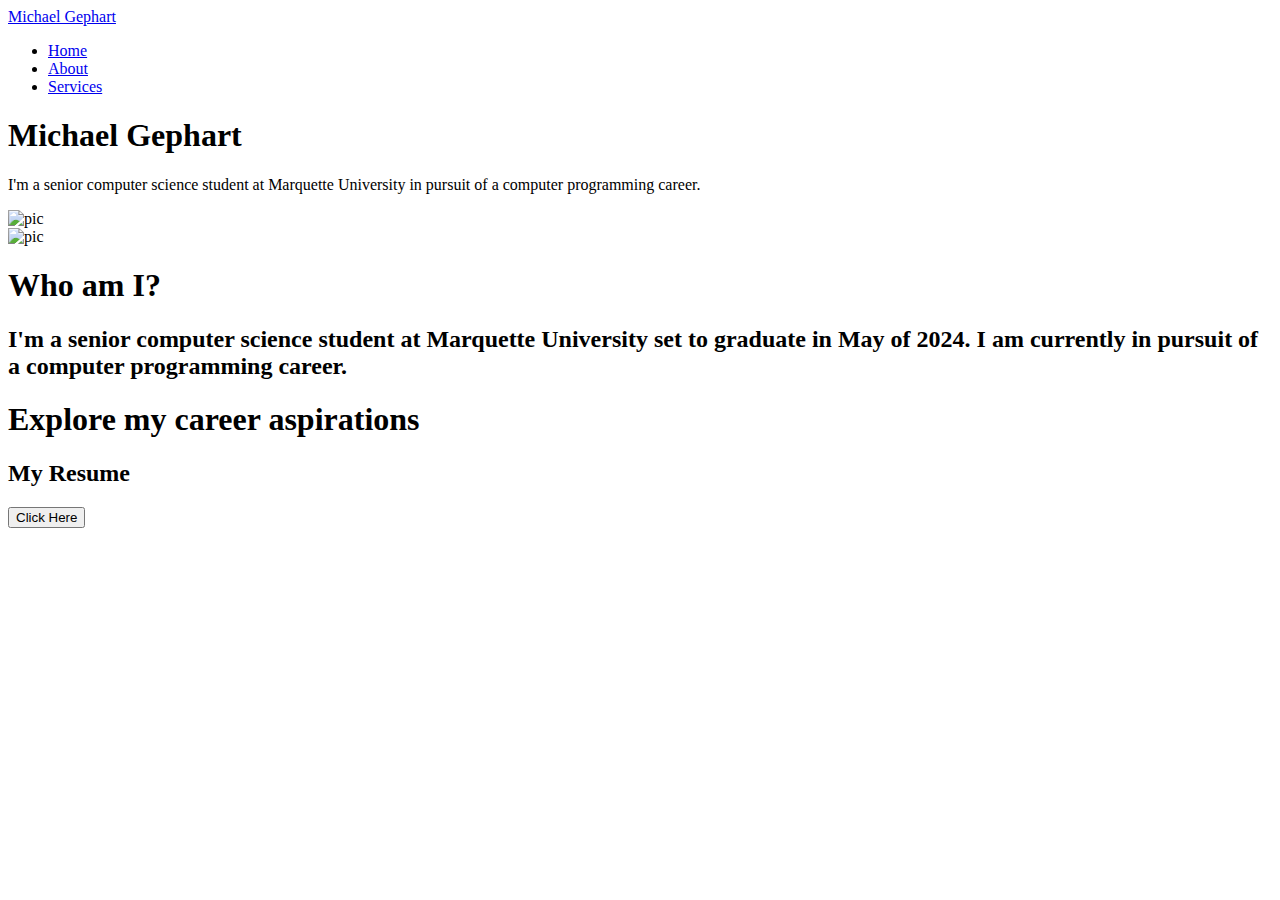
==== index.html @ 140db3bd "Create index.html" ====
<!DOCTYPE html>
<html lang="en">
<head>
    <meta charset="UTF-8">
    <meta name="viewport" content="width=device-width, initial-scale=1">
    <title>Michael Website</title>
    <link rel="stylesheet" href="styles.css">
</head>
<body>
    <!-- Navbar Section -->
    <nav class="navbar">
        <div class="navbar__container">
            <a href="#home" id="navbar__logo">Michael Gephart</a>
            <div class="navbar__toggle" id="mobile-menu">
                <span class="bar"></span>
                <span class="bar"></span>
                <span class="bar"></span>
            </div>
            <ul class="navbar__menu">
                <li class="navbar__item">
                    <a href="#home" class="navbar__links" id="home-page">Home</a>
                </li>
                <li class="navbar__item">
                    <a href="#about" class="navbar__links" id="about-page">About</a>
                </li>
                <li class="navbar__item">
                    <a href="#services" class="navbar__links" id="services-page">Services</a>
                </li>
            </ul>
        </div>
    </nav>

    <!-- Hero Section -->
    <div class="hero" id="home">
        <div class="hero__container">
            <div class="hero__content">
                <h1 class="hero__heading">Michael Gephart</h1>
                <p class="hero__description">I'm a senior computer science student at Marquette University in pursuit of a computer programming career.</p>
            </div>
            <div class="hero__img--card">
                <img src="images/pic3.jpg" alt="pic" id="hero__img">
            </div>
        </div>
    </div>

    <!-- About Section -->
    <div class="main" id="about">
        <div class="main__container">
            <div class="main__img--container">
                <div class="main__img--card">
                    <img src="images/pic8.jpg" alt="pic" id="main__img">
                </div>
            </div>
            <div class="main__content">
                <h1>Who am I?</h1>
                <h2>I'm a senior computer science student at Marquette University set to graduate in May of 2024. I am currently in pursuit of a computer programming career.</h2>
            </div>
        </div>
    </div>

    
    <!-- Services Section -->
    <div class="services" id="services">
        <h1>Explore my career aspirations</h1>
        <div class="services__wrapper">
            <div class="services__card">
                <h2>My Resume</h2>
                <div class="services__btn"><button type="button" onclick="location.href='resume.html'">Click Here</button></div>
            </div>
        </div>
    </div>
    <script src="app.js"></script>
</body>
</html>
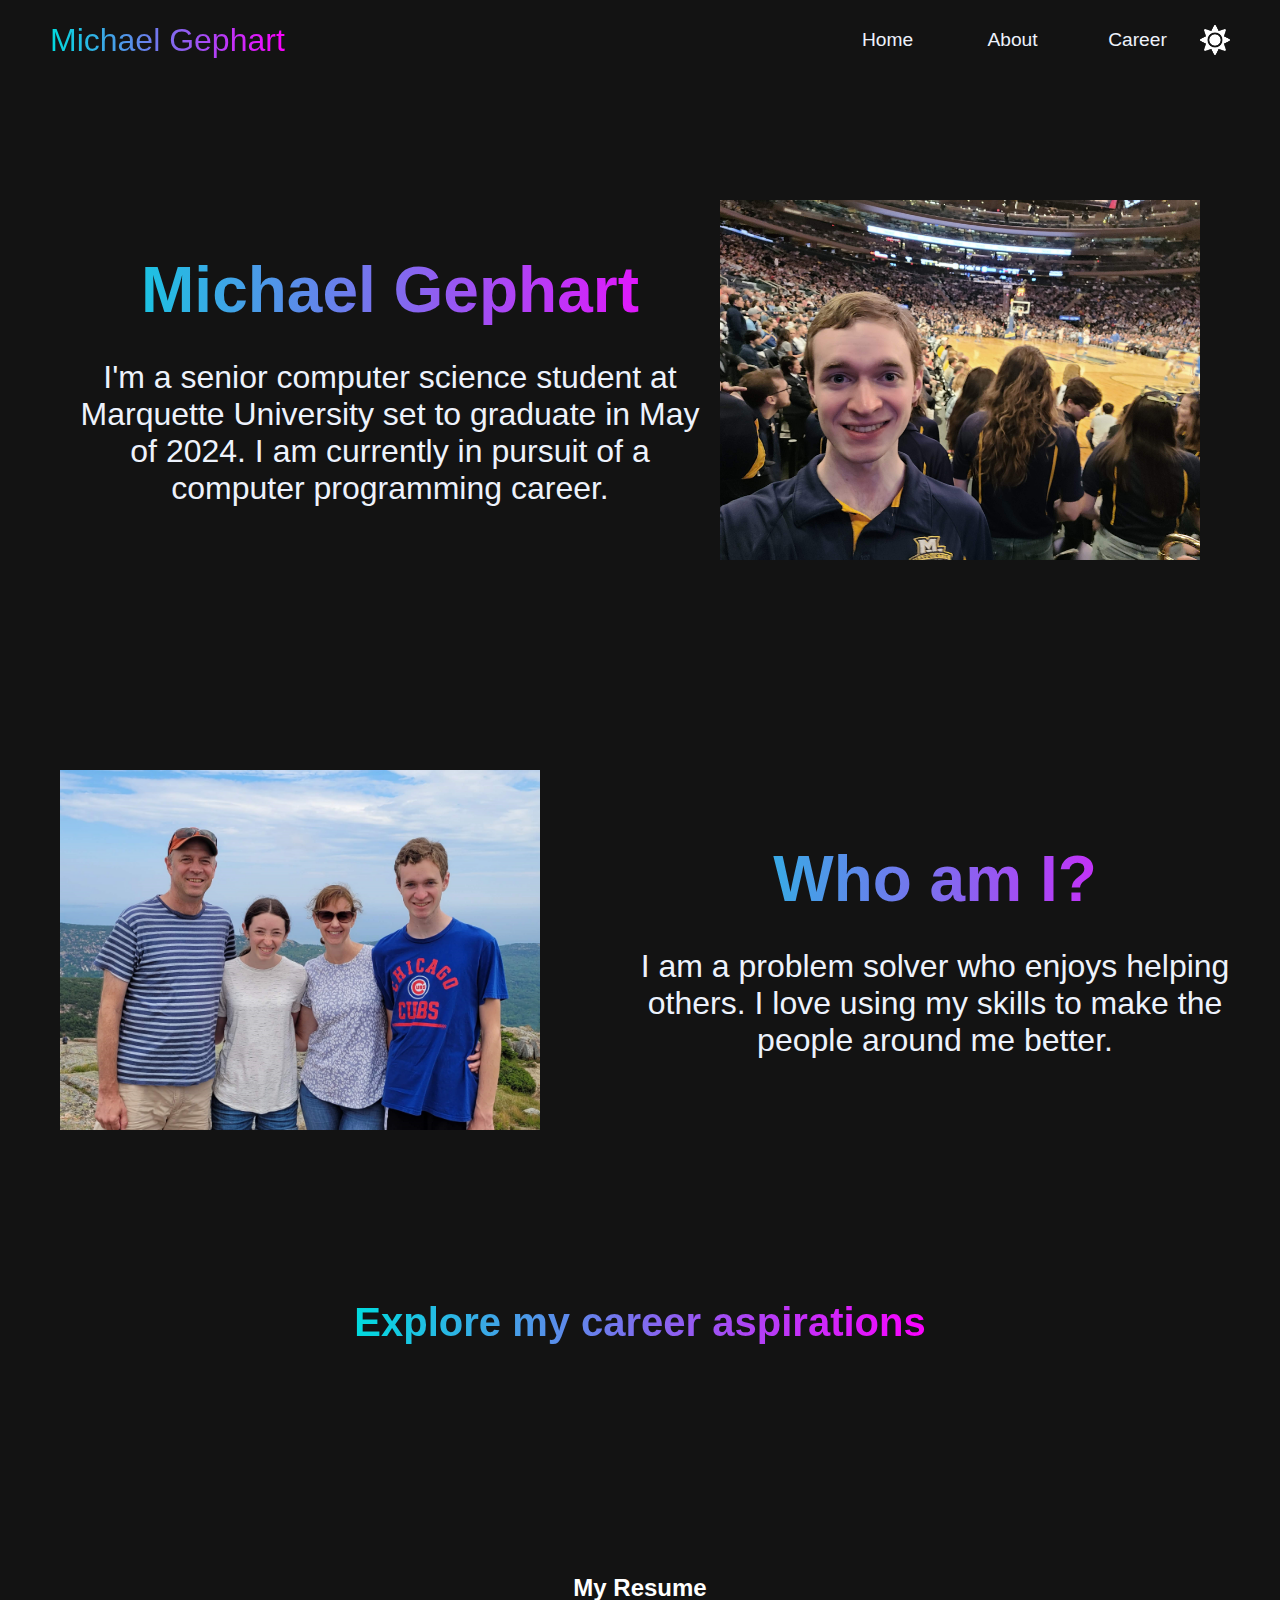
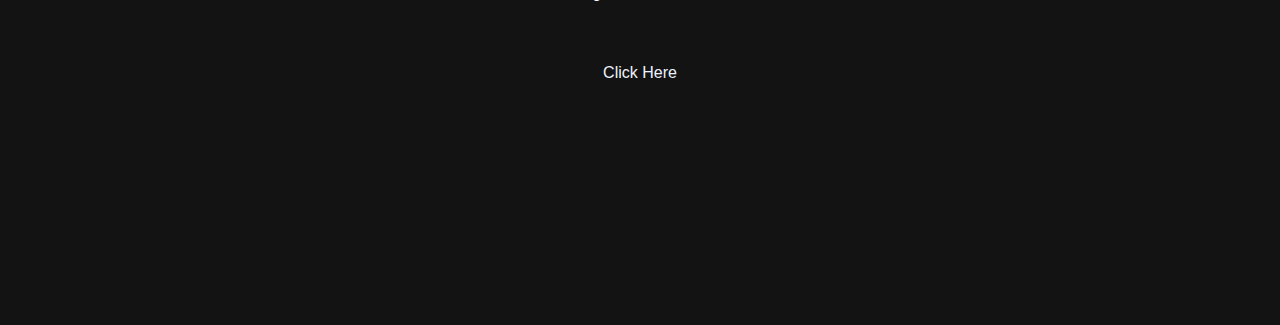
==== commit ec5ba05a: "Add files via upload" ====
--- a/index.html
+++ b/index.html
@@ -1,74 +1,74 @@
-<!DOCTYPE html>
-<html lang="en">
-<head>
-    <meta charset="UTF-8">
-    <meta name="viewport" content="width=device-width, initial-scale=1">
-    <title>Michael Website</title>
-    <link rel="stylesheet" href="styles.css">
-</head>
-<body>
-    <!-- Navbar Section -->
-    <nav class="navbar">
-        <div class="navbar__container">
-            <a href="#home" id="navbar__logo">Michael Gephart</a>
-            <div class="navbar__toggle" id="mobile-menu">
-                <span class="bar"></span>
-                <span class="bar"></span>
-                <span class="bar"></span>
-            </div>
-            <ul class="navbar__menu">
-                <li class="navbar__item">
-                    <a href="#home" class="navbar__links" id="home-page">Home</a>
-                </li>
-                <li class="navbar__item">
-                    <a href="#about" class="navbar__links" id="about-page">About</a>
-                </li>
-                <li class="navbar__item">
-                    <a href="#services" class="navbar__links" id="services-page">Services</a>
-                </li>
-            </ul>
-        </div>
-    </nav>
-
-    <!-- Hero Section -->
-    <div class="hero" id="home">
-        <div class="hero__container">
-            <div class="hero__content">
-                <h1 class="hero__heading">Michael Gephart</h1>
-                <p class="hero__description">I'm a senior computer science student at Marquette University in pursuit of a computer programming career.</p>
-            </div>
-            <div class="hero__img--card">
-                <img src="images/pic3.jpg" alt="pic" id="hero__img">
-            </div>
-        </div>
-    </div>
-
-    <!-- About Section -->
-    <div class="main" id="about">
-        <div class="main__container">
-            <div class="main__img--container">
-                <div class="main__img--card">
-                    <img src="images/pic8.jpg" alt="pic" id="main__img">
-                </div>
-            </div>
-            <div class="main__content">
-                <h1>Who am I?</h1>
-                <h2>I'm a senior computer science student at Marquette University set to graduate in May of 2024. I am currently in pursuit of a computer programming career.</h2>
-            </div>
-        </div>
-    </div>
-
-    
-    <!-- Services Section -->
-    <div class="services" id="services">
-        <h1>Explore my career aspirations</h1>
-        <div class="services__wrapper">
-            <div class="services__card">
-                <h2>My Resume</h2>
-                <div class="services__btn"><button type="button" onclick="location.href='resume.html'">Click Here</button></div>
-            </div>
-        </div>
-    </div>
-    <script src="app.js"></script>
-</body>
-</html>
+<!DOCTYPE html>
+<html lang="en">
+<head>
+    <meta charset="UTF-8">
+    <meta name="viewport" content="width=device-width, initial-scale=1">
+    <title>Michael Website</title>
+    <link rel="stylesheet" href="styles.css">
+</head>
+<body onload="onload()" class="dark__mode">
+    <!-- Navbar Section -->
+    <nav class="navbar">
+        <div class="navbar__container">
+            <a href="#home" id="navbar__logo">Michael Gephart</a>
+            <div class="navbar__toggle" id="mobile-menu">
+                <span class="bar"></span>
+                <span class="bar"></span>
+                <span class="bar"></span>
+            </div>
+            <ul class="navbar__menu">
+                <li class="navbar__item">
+                    <a href="#home" class="navbar__links" id="home-page">Home</a>
+                </li>
+                <li class="navbar__item">
+                    <a href="#about" class="navbar__links" id="about-page">About</a>
+                </li>
+                <li class="navbar__item">
+                    <a href="#career" class="navbar__links" id="career-page">Career</a>
+                </li>
+                <button class="mode__toggle" onclick="lightMode()"></button>
+            </ul>
+        </div>
+    </nav>
+
+    <!-- Hero Section -->
+    <div class="hero" id="home">
+        <div class="hero__container">
+            <div class="hero__content">
+                <h1 class="hero__heading">Michael Gephart</h1>
+                <p class="hero__description">I'm a senior computer science student at Marquette University set to graduate in May of 2024. I am currently in pursuit of a computer programming career.</p>
+            </div>
+            <div class="hero__img--card">
+                <img src="images/pic3.jpg" alt="pic" id="hero__img">
+            </div>
+        </div>
+    </div>
+
+    <!-- About Section -->
+    <div class="main" id="about">
+        <div class="main__container">
+            <div class="main__img--container">
+                <div class="main__img--card">
+                    <img src="images/pic8.jpg" alt="pic" id="main__img">
+                </div>
+            </div>
+            <div class="main__content">
+                <h1>Who am I?</h1>
+                <h2>I am a problem solver who enjoys helping others. I love using my skills to make the people around me better.</h2>
+            </div>
+        </div>
+    </div>
+
+    <!-- Career Section -->
+    <div class="career" id="career">
+        <h1>Explore my career aspirations</h1>
+        <div class="career__wrapper">
+            <div class="career__card">
+                <h2>My Resume</h2>
+                <div class="career__btn"><button type="button" onclick="location.href='resume.html'">Click Here</button></div>
+            </div>
+        </div>
+    </div>
+    <script src="app.js"></script>
+</body>
+</html>--- a/styles.css
+++ b/styles.css
@@ -0,0 +1,497 @@
+* {
+    box-sizing: border-box;
+    margin: 0;
+    padding: 0;
+    font-family: 'Kumbh Sans', sans-serif;
+    scroll-behavior: smooth;
+}
+
+.dark__mode {
+    --background-color: #131313;
+    --color: #edf2fc;
+    --icon: url('images/sun.png');
+}
+
+.light__mode {
+    --background-color: #edf2fc;
+    --color: #131313;
+    --icon: url('images/moon.png');
+}
+
+/* Navbar Section */
+.navbar {
+    background: var(--background-color);
+    height: 80px;
+    display: flex;
+    justify-content: center;
+    align-items: center;
+    font-size: 1.2rem;
+    position: sticky;
+    top: 0;
+    z-index: 999;
+}
+
+.navbar__container {
+    display: flex;
+    justify-content: space-between;
+    height: 80px;
+    z-index: 1;
+    width: 100%;
+    max-width: 1300px;
+    margin: 0 auto;
+    padding: 0 50px;
+}
+
+#navbar__logo {
+    background-image: linear-gradient(to right, #00dbde 0%, #fc00ff 100%);
+    background-size: 100%;
+    -webkit-background-clip: text;
+    -moz-background-clip: text;
+    -webkit-text-fill-color: transparent;
+    -moz-text-fill-color: transparent;
+    display: flex;
+    align-items: center;
+    cursor: pointer;
+    text-decoration: none;
+    font-size: 2rem;
+}
+
+.navbar__menu {
+    display: flex;
+    align-items: center;
+    list-style: none;
+}
+
+.navbar__item {
+    height: 80px;
+}
+
+.navbar__links {
+    color: var(--color);
+    display: flex;
+    align-items: center;
+    justify-content: center;
+    width: 125px;
+    text-decoration: none;
+    height: 100%;
+    transition: all 0.3s ease;
+}
+
+.navbar__links:hover {
+    color: #9518fc;
+    transition: all 0.3s ease;
+}
+
+.mode__toggle {
+    width: 30px;
+    height: 30px;
+    cursor: pointer;
+    border: none;
+    outline: none;
+    background-color: var(--background-color);
+    background-image: var(--icon);
+    background-size: cover;
+}
+
+@media screen and (max-width: 960px) {
+    .navbar__container {
+        display: flex;
+        justify-content: space-between;
+        height: 80px;
+        z-index: 1;
+        width: 100%;
+        max-width: 1300px;
+        padding: 0;
+    }
+
+    .navbar__menu {
+        display: grid;
+        grid-template-columns: auto;
+        margin: 0;
+        width: 100%;
+        position: absolute;
+        top: -1000px;
+        opacity: 1;
+        transition: all 0.5s ease;
+        z-index: -1;
+    }
+
+    .navbar__menu.active {
+        background: var(--background-color);
+        top: 100%;
+        opacity: 1;
+        transition: all 0.5s ease;
+        z-index: 99;
+        height: 60vh;
+        font-size: 1.6rem;
+    }
+
+    #navbar__logo {
+        padding-left: 25px;
+    }
+
+    .navbar__toggle .bar {
+        width: 25px;
+        height: 3px;
+        margin: 5px auto;
+        transition: all 0.3s ease-in-out;
+        background: var(--color);
+    }
+
+    .navbar__item {
+        width: 100%;
+    }
+
+    .navbar__links {
+        text-align: center;
+        padding: 2rem;
+        width: 100%;
+        display: table;
+    }
+
+    #mobile-menu {
+        position: absolute;
+        top: 20%;
+        right: 5%;
+        transform: translate(5%, 20%);
+    }
+
+    .navbar__toggle .bar {
+        display: block;
+        cursor: pointer;
+    }
+
+    #mobile-menu.is-active .bar:nth-child(2) {
+        opacity: 0;
+    }
+
+    #mobile-menu.is-active .bar:nth-child(1) {
+        transform: translateY(8px) rotate(45deg);
+    }
+
+    #mobile-menu.is-active .bar:nth-child(3) {
+        transform: translateY(-8px) rotate(-45deg);
+    }
+}
+
+/* Hero Section */
+.hero {
+    background: var(--background-color);
+    padding: 5rem 0;
+}
+
+.hero__container {
+    display: flex;
+    justify-content: center;
+    align-items: center;
+    max-width: 1200px;
+    margin: 0 auto;
+    height: 90%;
+    text-align: center;
+    padding: 30px;
+}
+
+.hero__content {
+    color: var(--color);
+    width: 100%;
+}
+
+.hero__heading {
+    font-size: 4rem;
+    margin-bottom: 32px;
+    background: linear-gradient(to right, #00dbde 0%, #fc00ff 100%);
+    background-size: 100%;
+    -webkit-background-clip: text;
+    -moz-background-clip: text;
+    -webkit-text-fill-color: transparent;
+    -moz-text-fill-color: transparent;
+    
+}
+
+.hero__description {
+    font-size: 2rem;
+    font-weight: normal;
+    color: var(--color);
+}
+
+.highlight {
+    border-bottom: 4px solid rgb(132, 0, 255);
+}
+
+.hero__img--card {
+    margin: 10px;
+    height: 360px;
+    width: 480px;
+    border-radius: 4px;
+    display: flex;
+    flex-direction: column;
+    justify-content: center;
+    color: #fff;
+    background-image: url('images/pic3.jpg');
+    background-size: cover;
+}
+
+@media screen and (max-width: 1100px) {
+    
+    .hero__container {
+        display: flex;
+        flex-direction: column;
+        justify-content: center;
+        align-items: center;
+    }
+
+    .hero__heading {
+        font-size: 60px;
+    }
+
+    .hero__description {
+        font-size: 40px;
+    }
+}
+
+@media screen and (max-width: 520px) {
+
+    .hero__container {
+        display: flex;
+        flex-direction: column;
+        justify-content: center;
+        align-items: center;
+    }
+
+    .hero__heading {
+        font-size: 2rem;
+        margin-top: 3rem;
+    }
+
+    .hero__description {
+        font-size: 1.5rem;
+    }
+
+    .hero__img--card {
+        height: 240px;
+        width: 320px;
+    }
+}
+
+/* About Section */
+.main {
+    background-color: var(--background-color);
+    padding: 5rem 0;
+}
+
+.main__container {
+    display: grid;
+    grid-template-columns: 1fr 1fr;
+    align-items: center;
+    justify-content: center;
+    margin: 0 auto;
+    height: 90%;
+    z-index: 1;
+    width: 100%;
+    max-width: 1300px;
+    padding: 0 50px;
+}
+
+.main__content {
+    color: var(--color);
+    width: 100%;
+    text-align: center;
+}
+
+.main__content h1 {
+    font-size: 4rem;
+    background-image: linear-gradient(to right, #00dbde 0%, #fc00ff 100%);
+    background-size: 100%;
+    -webkit-background-clip: text;
+    -moz-background-clip: text;
+    -webkit-text-fill-color: transparent;
+    -moz-text-fill-color: transparent;
+    margin-bottom: 32px;
+}
+
+.main__content h2 {
+    font-size: 2rem;
+    font-weight: normal;
+    color: var(--color);
+}
+
+.main__img--container {
+    text-align: center;
+}
+
+.main__img--card {
+    margin: 10px;
+    height: 360px;
+    width: 480px;
+    border-radius: 4px;
+    display: flex;
+    flex-direction: column;
+    justify-content: center;
+    color: #fff;
+    background-image: url('images/pic8.jpg');
+    background-size: cover;
+}
+
+/* Mobile Responsive */
+@media screen and (max-width: 1100px) {
+    .main__container {
+        display: grid;
+        grid-template-columns: 1fr;
+        align-items: center;
+        justify-content: center;
+        width: 100%;
+        margin: 0 auto;
+        height: 90%;
+    }
+
+    .main__img--container {
+        display: flex;
+        justify-content: center;
+    }
+
+    .main__img--card {
+        height: 360px;
+        width: 480px;
+    }
+
+    .main__content {
+        text-align: center;
+        margin-bottom: 4rem;
+    }
+
+    .main__content h1 {
+        font-size: 4rem;
+        margin-top: 2rem;
+    }
+
+    .main__content h2 {
+        font-size: 2rem;
+    }
+}
+
+@media screen and (max-width: 520px) {
+    .main__img--card {
+        height: 240px;
+        width: 320px;
+    }
+
+    .main__content h1 {
+        font-size: 2rem;
+        margin-top: 3rem;
+    }
+
+    .main__content h2 {
+        font-size: 1.5rem;
+    }
+}
+
+/* Career Section */
+.career {
+    background: var(--background-color);
+    display: flex;
+    flex-direction: column;
+    justify-content: center;
+    align-items: center;
+    height: 100%;
+    padding: 5rem 0;
+}
+
+.career h1 {
+    background-image: linear-gradient(to right, #00dbde 0%, #fc00ff 100%);
+    background-size: 100%;
+    -webkit-background-clip: text;
+    -moz-background-clip: text;
+    -webkit-text-fill-color: transparent;
+    -moz-text-fill-color: transparent;
+    margin-bottom: 5rem;
+    font-size: 2.5rem;
+}
+
+.career__card {
+    margin: 10px;
+    height: 400px;
+    width: 600px;
+    border-radius: 4px;
+    display: flex;
+    flex-direction: column;
+    justify-content: center;
+    align-items: center;
+    color: #fff;
+    background-image: url('images/pic4.jpg');
+    background-size: cover;
+    transition: 0.3s ease-in;
+}
+
+.career__card h2 {
+    text-align: center;
+    margin-bottom: 2rem;
+}
+
+.career__card p {
+    text-align: center;
+    margin-top: 24px;
+    font-size: 20px;
+}
+
+.career__btn {
+    display: flex;
+    justify-content: center;
+    margin-top: 16px;
+}
+
+.career__card button {
+    color: var(--color);
+    padding: 14px 24px;
+    border: none;
+    outline: none;
+    border-radius: 4px;
+    background: var(--background-color);
+    font-size: 1rem;
+}
+
+.career__card button:hover {
+    cursor: pointer;
+}
+
+.career__card:hover {
+    transform: scale(1.075);
+    transition: 0.3s ease-in;
+    cursor: pointer;
+}
+
+@media screen and (max-width: 1100px) {
+    
+    .career__wrapper {
+        grid-template-columns: 1fr 1fr;
+    }
+
+}
+
+@media screen and (max-width: 650px) {
+
+    .career h1 {
+        text-align: center;
+    }
+
+    .career__card {
+        height: 300px;
+        width: 450px;
+    }
+}
+
+@media screen and (max-width: 520px) {
+    
+    .career h1 {
+        text-align: center;
+        font-size: 2rem;
+    }
+    
+    .career__wrapper {
+        grid-template-columns: 1fr;
+    }
+
+    .career__card {
+        height: 200px;
+        width: 300px;
+    }
+}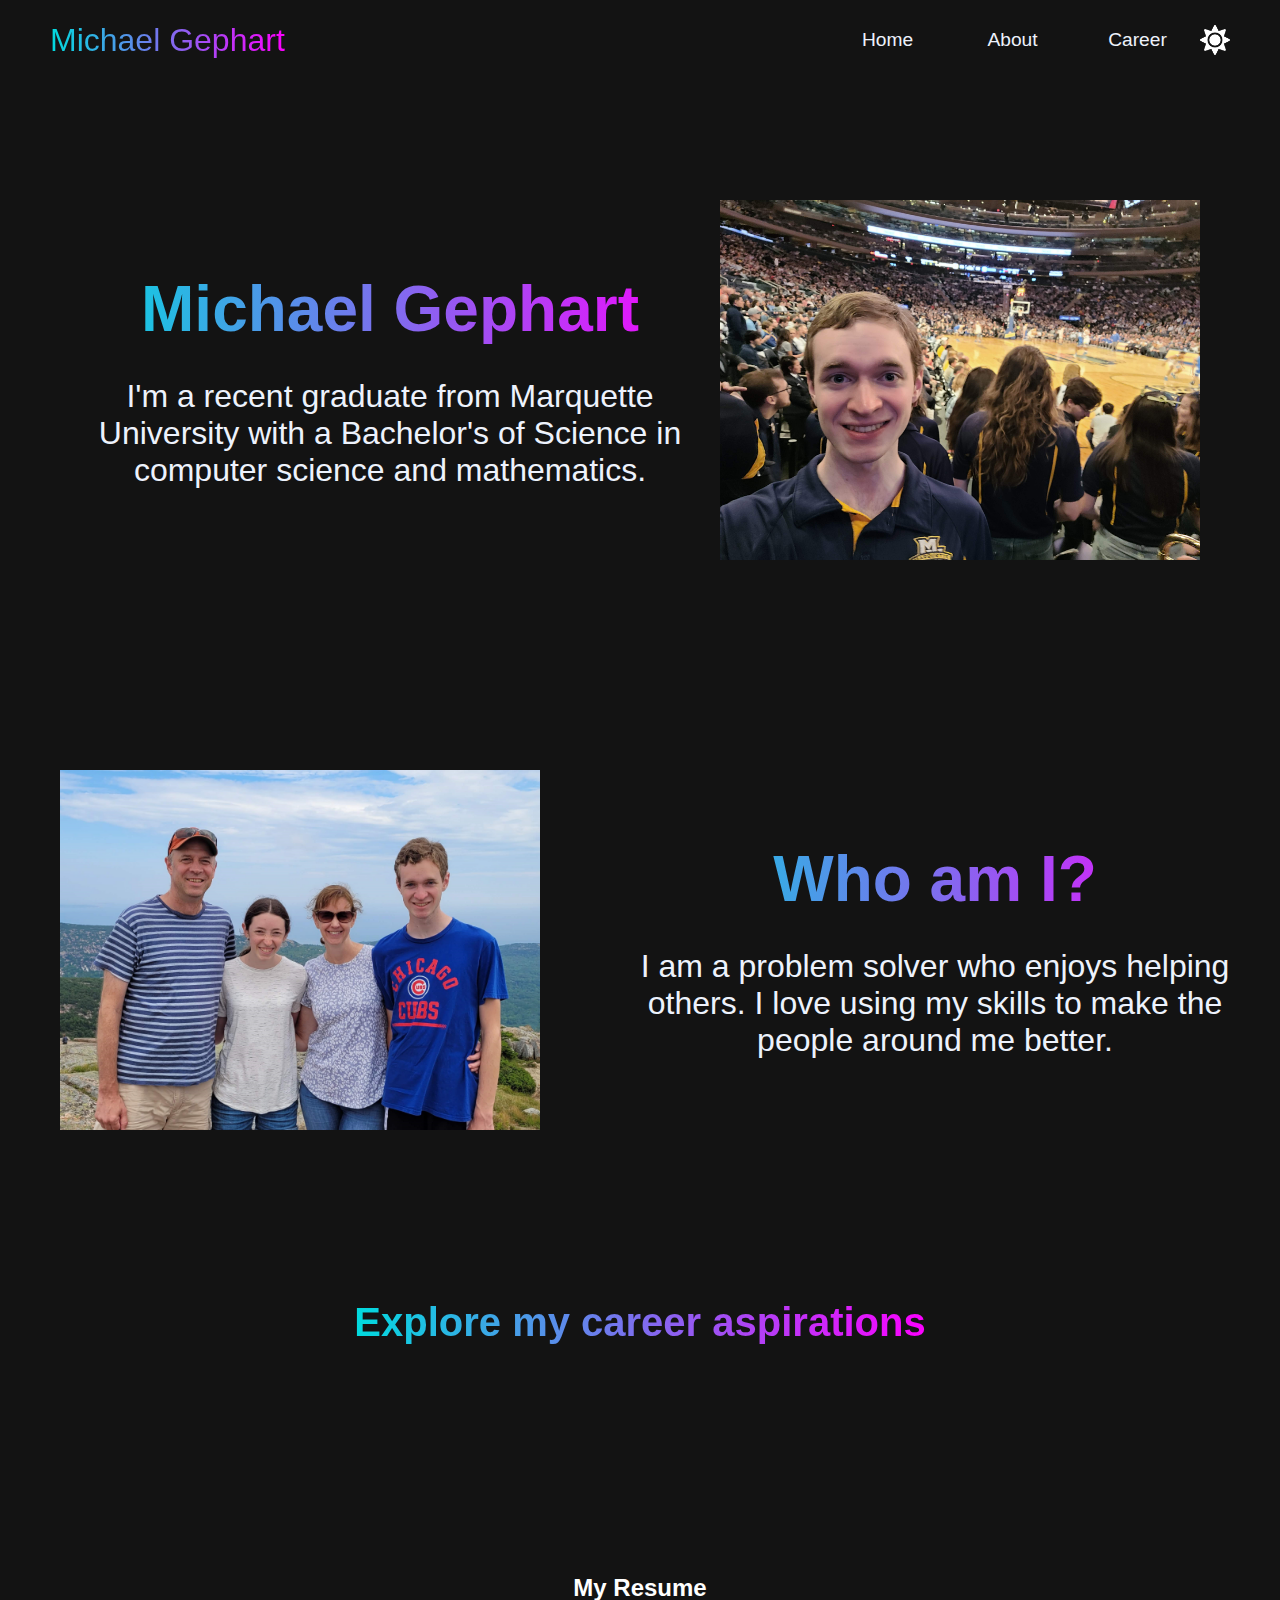
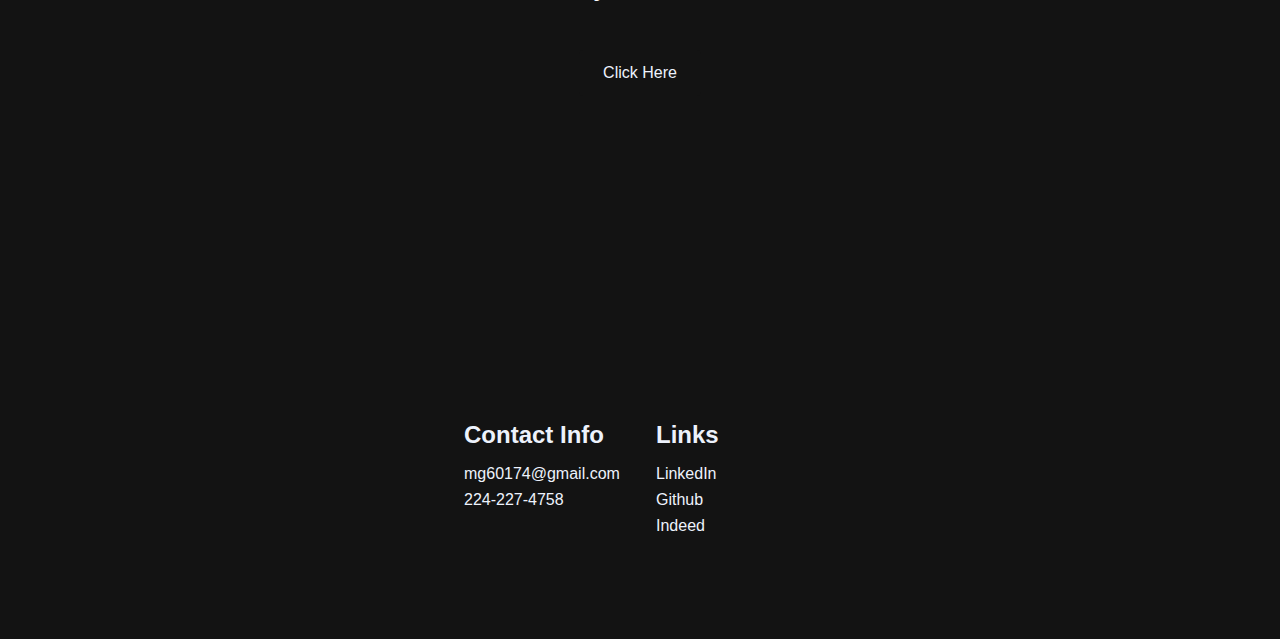
==== commit 722c67cd: "Website Update" ====
--- a/index.html
+++ b/index.html
@@ -36,7 +36,7 @@
         <div class="hero__container">
             <div class="hero__content">
                 <h1 class="hero__heading">Michael Gephart</h1>
-                <p class="hero__description">I'm a senior computer science student at Marquette University set to graduate in May of 2024. I am currently in pursuit of a computer programming career.</p>
+                <p class="hero__description">I'm a recent graduate from Marquette University with a Bachelor's of Science in computer science and mathematics.</p>
             </div>
             <div class="hero__img--card">
                 <img src="images/pic3.jpg" alt="pic" id="hero__img">
@@ -69,6 +69,60 @@
             </div>
         </div>
     </div>
+
+    <!-- Footer Section -->
+    <div class="footer__container">
+        <div class="footer__links">
+            <div class="footer__link--wrapper">
+                <div class="footer__link--items">
+                    <h2>Contact Info</h2>
+                    <a href="/sign-up">mg60174@gmail.com</a>
+                    <a href="/sign-up">224-227-4758</a>
+                    <!-- <a href="/sign-up">Careers</a>
+                    <a href="/sign-up">Terms of Service</a> -->
+                </div>
+                <div class="footer__link--items">
+                    <h2>Links</h2>
+                    <a href="https://www.linkedin.com/in/michael-gephart-089b53273/">LinkedIn</a>
+                    <a href="https://github.com/mgephart2">Github</a>
+                    <a href="https://profile.indeed.com/?hl=en_US&co=US&from=gnav-homepage">Indeed</a>
+                    <!-- <a href="/sign-up">Terms of Service</a> -->
+                </div>
+            </div>
+            <!-- <div class="footer__link--wrapper">
+                <div class="footer__link--items">
+                    <h2>About Us</h2>
+                    <a href="/sign-up">How it works</a>
+                    <a href="/sign-up">Testimonials</a>
+                    <a href="/sign-up">Careers</a>
+                    <a href="/sign-up">Terms of Service</a>
+                </div>
+                <div class="footer__link--items">
+                    <h2>Social Media</h2>
+                    <a href="/sign-up">Instagram</a>
+                    <a href="/sign-up">Facebook</a>
+                    <a href="/sign-up">Youtube</a>
+                    <a href="/sign-up">X</a>
+                </div>
+            </div> -->
+        </div>
+        <!-- <section class="social__media">
+            <div class="social__media--wrap">
+                <div class="footer__logo">
+                    <a href="/" id="footer__logo">Michael</a>
+                </div>
+                <p class="website__rights">Michael 2024. All rights reserved</p>
+                <div class="social__icons">
+                    <a href="/" class="social__icon--link" target="_blank"><i class="fab fa-facebook"></i></a>
+                    <a href="/" class="social__icon--link" target="_blank"><i class="fab fa-instagram"></i></a>
+                    <a href="/" class="social__icon--link" target="_blank"><i class="fab fa-youtube"></i></a>
+                    <a href="/" class="social__icon--link" target="_blank"><i class="fab fa-linked"></i></a>
+                    <a href="/" class="social__icon--link" target="_blank"><i class="fab fa-X"></i></a>
+                </div>
+            </div>
+        </section> -->
+    </div>
+    </body>
     <script src="app.js"></script>
 </body>
 </html>--- a/styles.css
+++ b/styles.css
@@ -494,4 +494,121 @@
         height: 200px;
         width: 300px;
     }
+}
+
+/* Footer CSS */
+.footer__container {
+    background-color: var(--background-color);
+    padding: 5rem 0;
+    display: flex;
+    flex-direction: column;
+    justify-content: center;
+    align-items: center
+}
+
+#footer__logo {
+    color: var(--color);
+    display: flex;
+    align-items: center;
+    cursor: pointer;
+    text-decoration: none;
+    font-size: 2rem;
+}
+
+.footer__links {
+    width: 100%;
+    max-width: 1000px;
+    display: flex;
+    justify-content: center;
+}
+
+.footer__link--wrapper{
+    display: flex;
+}
+
+.footer__link--items {
+    display: flex;
+    flex-direction: column;
+    align-items: flex-start;
+    margin: 16px;
+    text-align: left;
+    width: 160px;
+    box-sizing: border-box;
+}
+
+.footer__link--items h2 {
+    margin-bottom: 16px;
+    color: var(--color);
+}
+
+.footer__link--items a {
+    color: var(--color);
+    text-decoration: none;
+    margin-bottom: 0.5rem;
+    transition: 0.3 ease-out;
+}
+
+.footer__link--items a:hover {
+    color: var(--color);
+    transition: 0.3 ease-out;
+}
+
+.social__icon--link {
+    color: var(--color);
+    font-size: 24px;
+}
+
+.social__media {
+    max-width: 1000px;
+    width: 100%;
+}
+
+.social__media--wrap {
+    display: flex;
+    justify-content: space-between;
+    align-items: center;
+    width: 90%;
+    max-width: 1000px;
+    margin: 40px auto 0 auto;
+}
+
+.social__icons {
+    display: flex;
+    justify-content: space-between;
+    align-items: center;
+    width: 240px;
+}
+
+.website__rights {
+    color: var(--color);
+}
+
+@media screen and (max-width: 820px) {
+    .footer__links {
+        padding-top: 2rem;
+    }
+
+    #footer__logo {
+        margin-bottom: 2rem;
+    }
+
+    .website__rights {
+        margin-bottom: 2rem;
+    }
+
+    .footer__link--wrapper {
+        flex-direction: column;
+    }
+
+    .social__media--wrap {
+        flex-direction: column;
+    }
+}
+
+@media screen and (max-width: 480px) {
+    .footer__link--items {
+        margin: 0;
+        padding: 10px;
+        width: 100%;
+    }
 }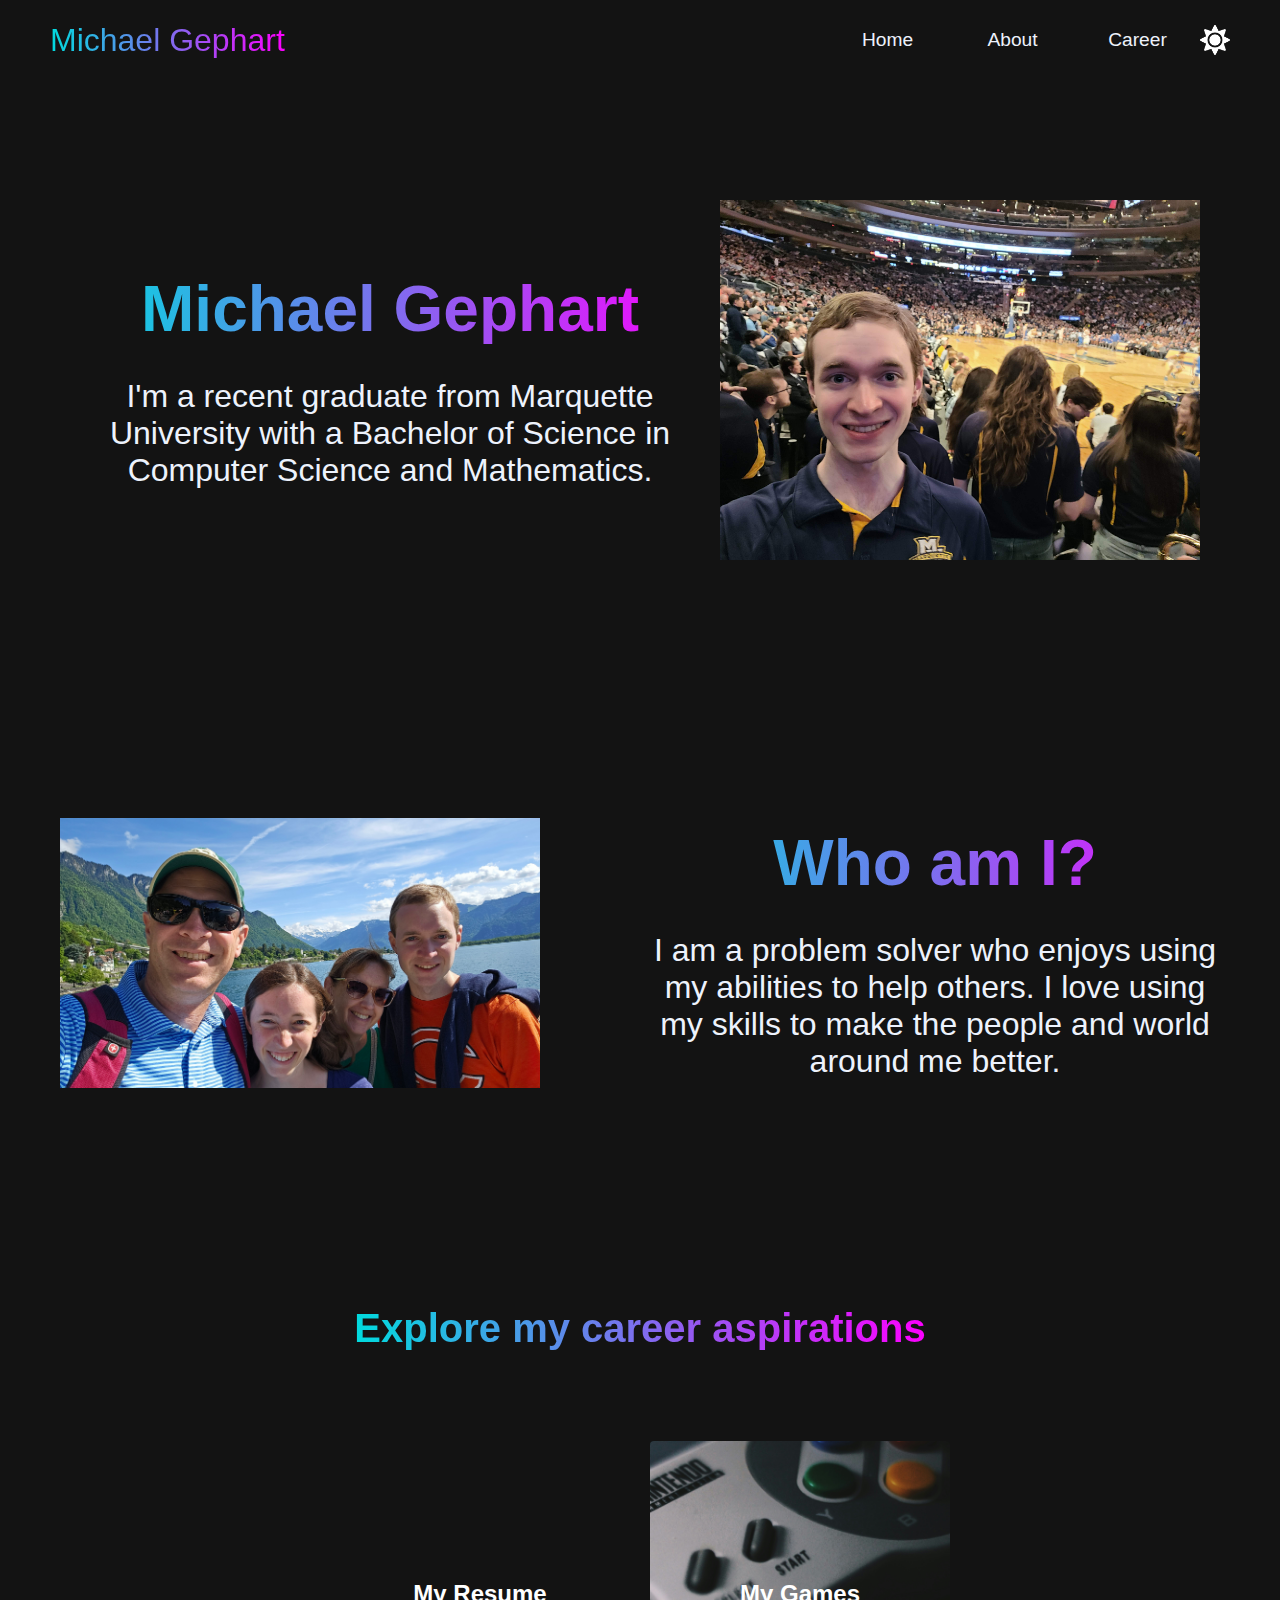
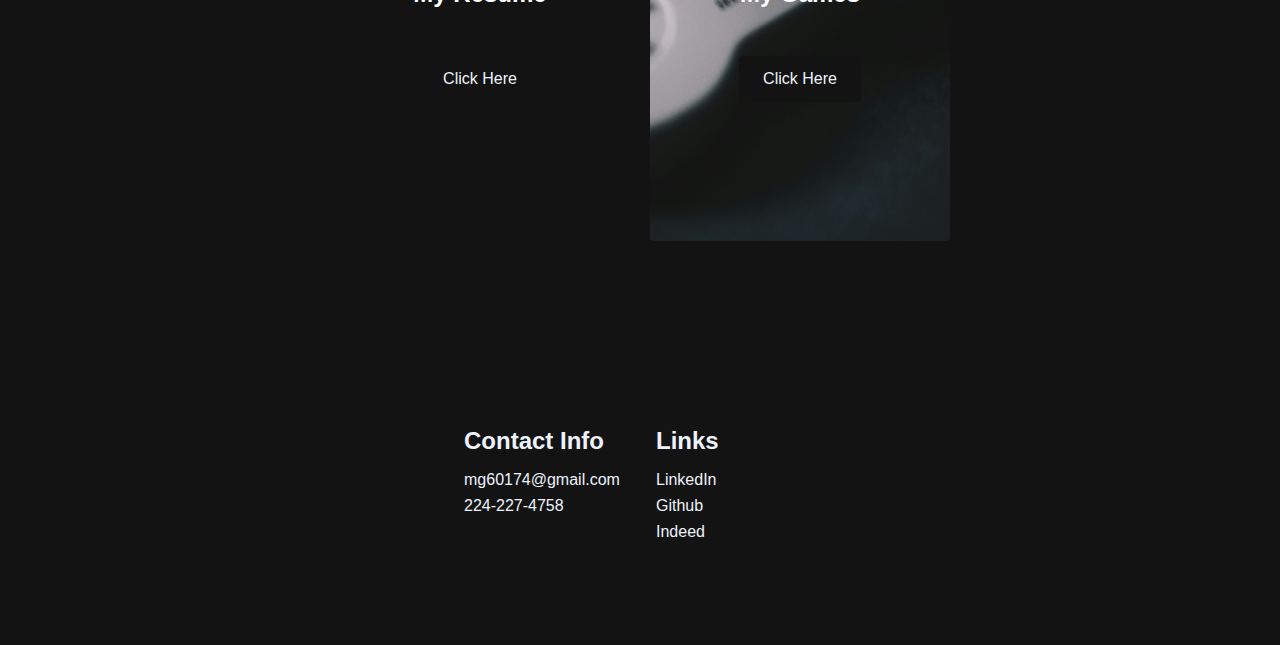
==== commit 76ebcb97: "Game page update" ====
--- a/index.html
+++ b/index.html
@@ -4,6 +4,7 @@
     <meta charset="UTF-8">
     <meta name="viewport" content="width=device-width, initial-scale=1">
     <title>Michael Website</title>
+    <link rel="icon" type="image/x-icon" href="/images/favicon.ico">
     <link rel="stylesheet" href="styles.css">
 </head>
 <body onload="onload()" class="dark__mode">
@@ -36,7 +37,7 @@
         <div class="hero__container">
             <div class="hero__content">
                 <h1 class="hero__heading">Michael Gephart</h1>
-                <p class="hero__description">I'm a recent graduate from Marquette University with a Bachelor's of Science in computer science and mathematics.</p>
+                <p class="hero__description">I'm a recent graduate from Marquette University with a Bachelor of Science in Computer Science and Mathematics.</p>
             </div>
             <div class="hero__img--card">
                 <img src="images/pic3.jpg" alt="pic" id="hero__img">
@@ -54,7 +55,7 @@
             </div>
             <div class="main__content">
                 <h1>Who am I?</h1>
-                <h2>I am a problem solver who enjoys helping others. I love using my skills to make the people around me better.</h2>
+                <h2>I am a problem solver who enjoys using my abilities to help others. I love using my skills to make the people and world around me better.</h2>
             </div>
         </div>
     </div>
@@ -67,6 +68,10 @@
                 <h2>My Resume</h2>
                 <div class="career__btn"><button type="button" onclick="location.href='resume.html'">Click Here</button></div>
             </div>
+            <div class="game__card">
+                <h2>My Games</h2>
+                <div class="game__btn"><button type="button" onclick="location.href='games.html'">Click Here</button></div>
+            </div>
         </div>
     </div>
 
@@ -76,53 +81,18 @@
             <div class="footer__link--wrapper">
                 <div class="footer__link--items">
                     <h2>Contact Info</h2>
-                    <a href="/sign-up">mg60174@gmail.com</a>
-                    <a href="/sign-up">224-227-4758</a>
-                    <!-- <a href="/sign-up">Careers</a>
-                    <a href="/sign-up">Terms of Service</a> -->
+                    <p class="email">mg60174@gmail.com</p>
+                    <p class="phone">224-227-4758</p>
                 </div>
                 <div class="footer__link--items">
                     <h2>Links</h2>
-                    <a href="https://www.linkedin.com/in/michael-gephart-089b53273/">LinkedIn</a>
-                    <a href="https://github.com/mgephart2">Github</a>
-                    <a href="https://profile.indeed.com/?hl=en_US&co=US&from=gnav-homepage">Indeed</a>
-                    <!-- <a href="/sign-up">Terms of Service</a> -->
+                    <a href="https://www.linkedin.com/in/michael-gephart-089b53273/" target="_blank">LinkedIn</a>
+                    <a href="https://github.com/mgephart2" target="_blank">Github</a>
+                    <a href="https://profile.indeed.com/?hl=en_US&co=US&from=gnav-homepage" target="_blank">Indeed</a>
                 </div>
             </div>
-            <!-- <div class="footer__link--wrapper">
-                <div class="footer__link--items">
-                    <h2>About Us</h2>
-                    <a href="/sign-up">How it works</a>
-                    <a href="/sign-up">Testimonials</a>
-                    <a href="/sign-up">Careers</a>
-                    <a href="/sign-up">Terms of Service</a>
-                </div>
-                <div class="footer__link--items">
-                    <h2>Social Media</h2>
-                    <a href="/sign-up">Instagram</a>
-                    <a href="/sign-up">Facebook</a>
-                    <a href="/sign-up">Youtube</a>
-                    <a href="/sign-up">X</a>
-                </div>
-            </div> -->
         </div>
-        <!-- <section class="social__media">
-            <div class="social__media--wrap">
-                <div class="footer__logo">
-                    <a href="/" id="footer__logo">Michael</a>
-                </div>
-                <p class="website__rights">Michael 2024. All rights reserved</p>
-                <div class="social__icons">
-                    <a href="/" class="social__icon--link" target="_blank"><i class="fab fa-facebook"></i></a>
-                    <a href="/" class="social__icon--link" target="_blank"><i class="fab fa-instagram"></i></a>
-                    <a href="/" class="social__icon--link" target="_blank"><i class="fab fa-youtube"></i></a>
-                    <a href="/" class="social__icon--link" target="_blank"><i class="fab fa-linked"></i></a>
-                    <a href="/" class="social__icon--link" target="_blank"><i class="fab fa-X"></i></a>
-                </div>
-            </div>
-        </section> -->
     </div>
-    </body>
     <script src="app.js"></script>
 </body>
 </html>--- a/styles.css
+++ b/styles.css
@@ -276,7 +276,7 @@
 /* About Section */
 .main {
     background-color: var(--background-color);
-    padding: 5rem 0;
+    padding: 8rem 0;
 }
 
 .main__container {
@@ -321,7 +321,7 @@
 
 .main__img--card {
     margin: 10px;
-    height: 360px;
+    height: 270px;
     width: 480px;
     border-radius: 4px;
     display: flex;
@@ -350,7 +350,7 @@
     }
 
     .main__img--card {
-        height: 360px;
+        height: 270px;
         width: 480px;
     }
 
@@ -371,7 +371,7 @@
 
 @media screen and (max-width: 520px) {
     .main__img--card {
-        height: 240px;
+        height: 180px;
         width: 320px;
     }
 
@@ -407,10 +407,14 @@
     font-size: 2.5rem;
 }
 
+.career__wrapper {
+    display: flex;
+}
+
 .career__card {
     margin: 10px;
     height: 400px;
-    width: 600px;
+    width: 300px;
     border-radius: 4px;
     display: flex;
     flex-direction: column;
@@ -425,12 +429,6 @@
 .career__card h2 {
     text-align: center;
     margin-bottom: 2rem;
-}
-
-.career__card p {
-    text-align: center;
-    margin-top: 24px;
-    font-size: 20px;
 }
 
 .career__btn {
@@ -459,6 +457,53 @@
     cursor: pointer;
 }
 
+.game__card h2 {
+    text-align: center;
+    margin-bottom: 2rem;
+}
+
+.game__btn {
+    display: flex;
+    justify-content: center;
+    margin-top: 16px;
+}
+
+.game__card {
+    margin: 10px;
+    height: 400px;
+    width: 300px;
+    border-radius: 4px;
+    display: flex;
+    flex-direction: column;
+    justify-content: center;
+    align-items: center;
+    color: #fff;
+    background-image: url('images/GamePic.jpg');
+    background-size: cover;
+    background-position: right;
+    transition: 0.3s ease-in;
+}
+
+.game__card button {
+    color: var(--color);
+    padding: 14px 24px;
+    border: none;
+    outline: none;
+    border-radius: 4px;
+    background: var(--background-color);
+    font-size: 1rem;
+}
+
+.game__card button:hover {
+    cursor: pointer;
+}
+
+.game__card:hover {
+    transform: scale(1.075);
+    transition: 0.3s ease-in;
+    cursor: pointer;
+}
+
 @media screen and (max-width: 1100px) {
     
     .career__wrapper {
@@ -474,6 +519,11 @@
     }
 
     .career__card {
+        height: 300px;
+        width: 450px;
+    }
+
+    .game__card {
         height: 300px;
         width: 450px;
     }
@@ -494,6 +544,11 @@
         height: 200px;
         width: 300px;
     }
+
+    .game__card {
+        height: 200px;
+        width: 300px;
+    }
 }
 
 /* Footer CSS */
@@ -504,15 +559,6 @@
     flex-direction: column;
     justify-content: center;
     align-items: center
-}
-
-#footer__logo {
-    color: var(--color);
-    display: flex;
-    align-items: center;
-    cursor: pointer;
-    text-decoration: none;
-    font-size: 2rem;
 }
 
 .footer__links {
@@ -541,46 +587,23 @@
     color: var(--color);
 }
 
-.footer__link--items a {
+.footer__link--items p {
     color: var(--color);
     text-decoration: none;
     margin-bottom: 0.5rem;
     transition: 0.3 ease-out;
 }
 
+.footer__link--items a {
+    color: var(--color);
+    text-decoration: none;
+    margin-bottom: 0.5rem;
+    transition: 0.3 ease-out;
+}
+
 .footer__link--items a:hover {
     color: var(--color);
     transition: 0.3 ease-out;
-}
-
-.social__icon--link {
-    color: var(--color);
-    font-size: 24px;
-}
-
-.social__media {
-    max-width: 1000px;
-    width: 100%;
-}
-
-.social__media--wrap {
-    display: flex;
-    justify-content: space-between;
-    align-items: center;
-    width: 90%;
-    max-width: 1000px;
-    margin: 40px auto 0 auto;
-}
-
-.social__icons {
-    display: flex;
-    justify-content: space-between;
-    align-items: center;
-    width: 240px;
-}
-
-.website__rights {
-    color: var(--color);
 }
 
 @media screen and (max-width: 820px) {
@@ -588,19 +611,7 @@
         padding-top: 2rem;
     }
 
-    #footer__logo {
-        margin-bottom: 2rem;
-    }
-
-    .website__rights {
-        margin-bottom: 2rem;
-    }
-
     .footer__link--wrapper {
-        flex-direction: column;
-    }
-
-    .social__media--wrap {
         flex-direction: column;
     }
 }
